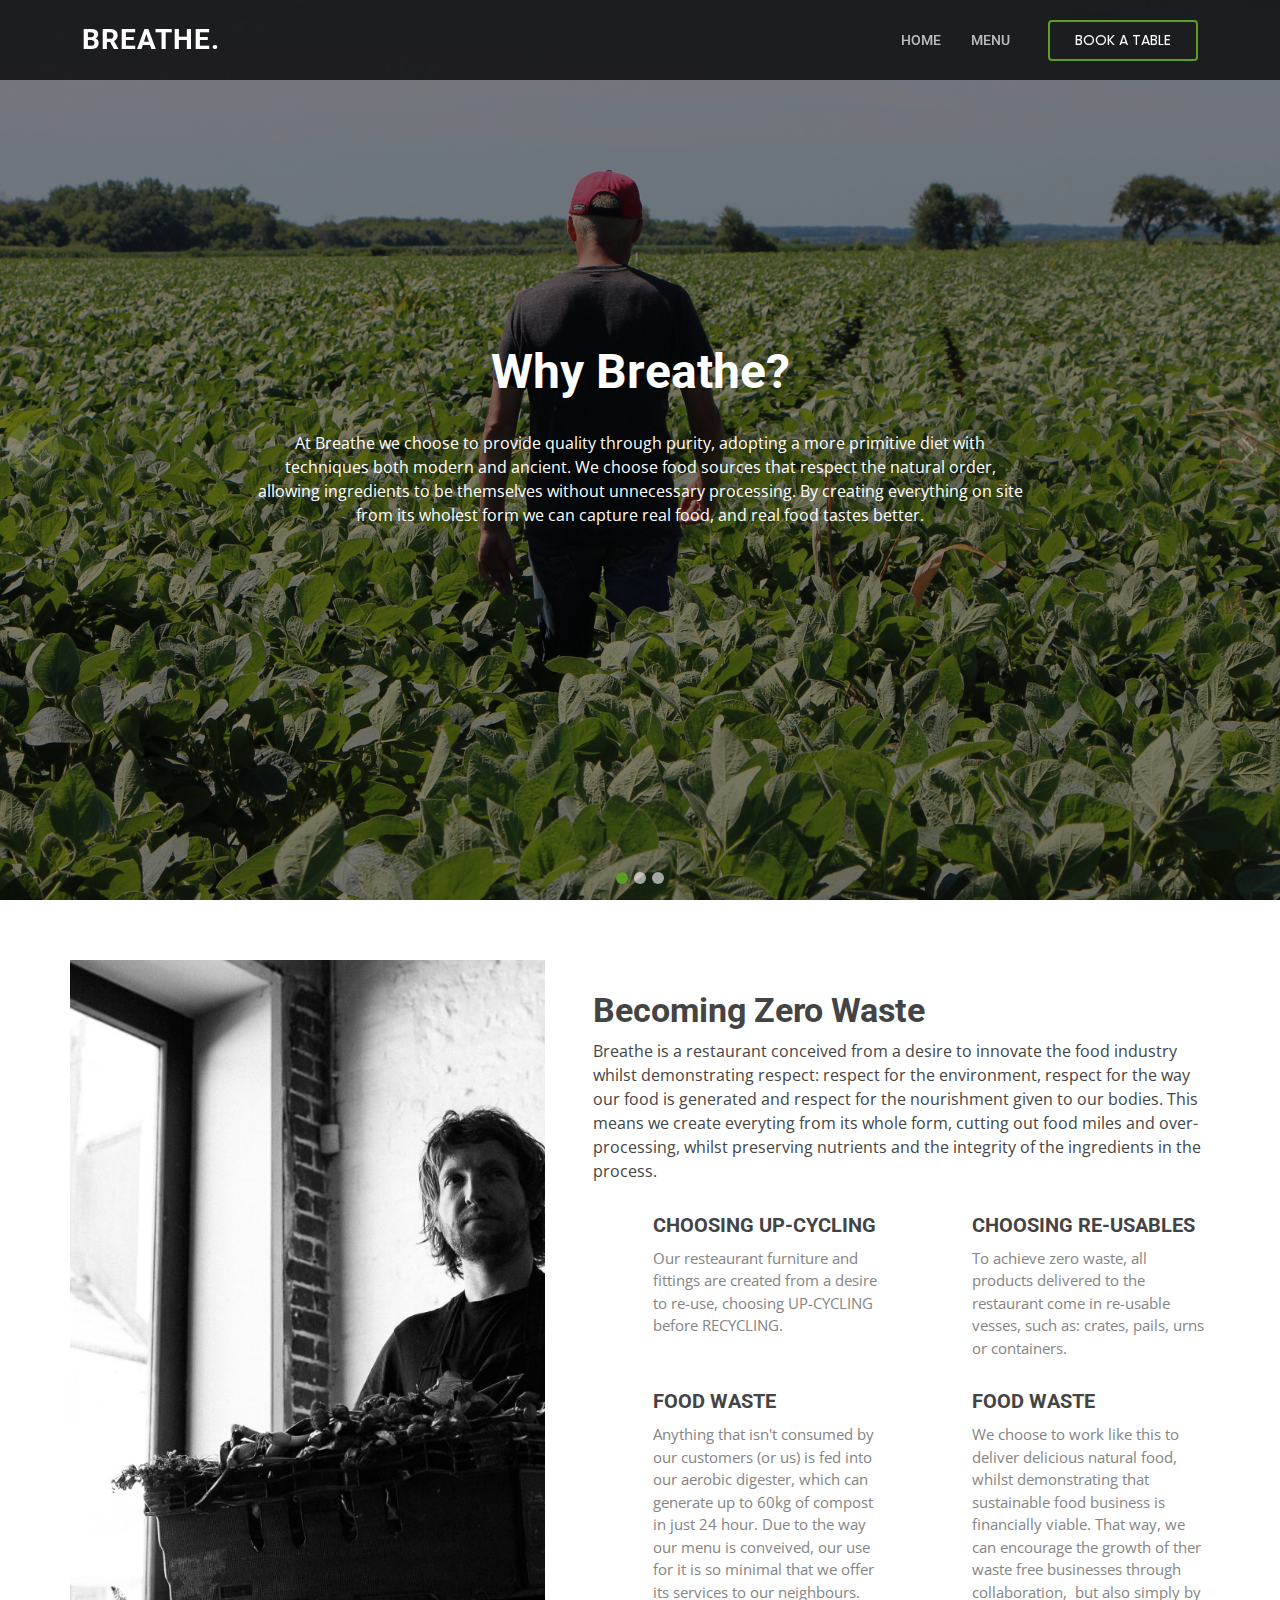
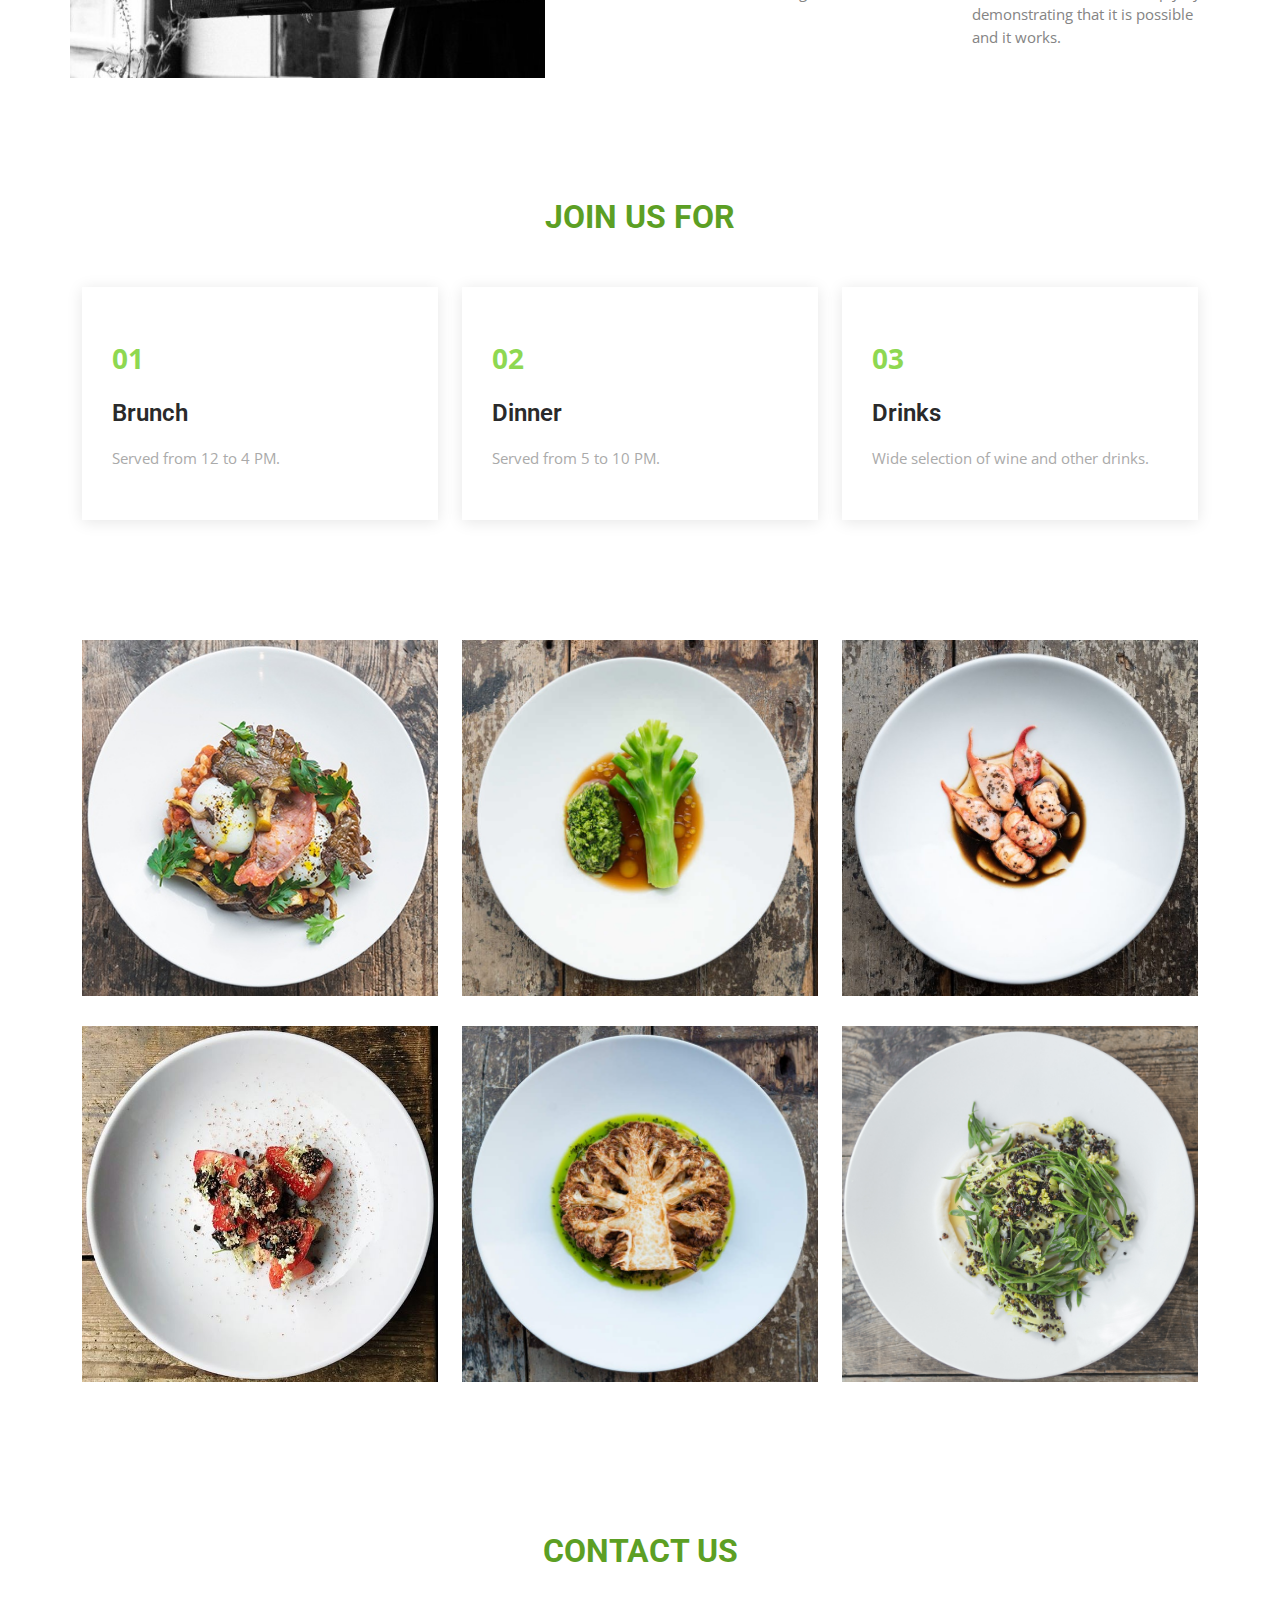
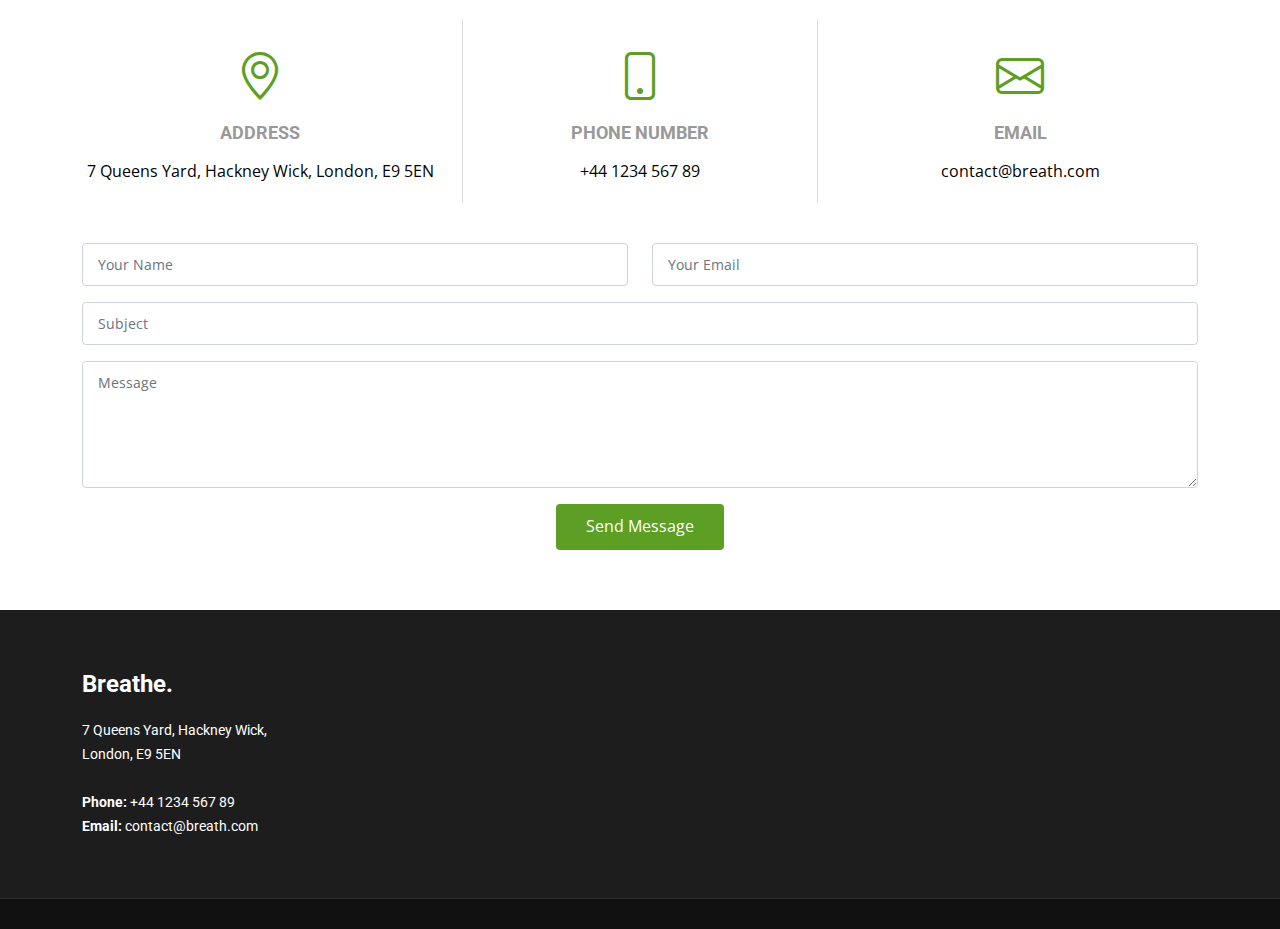
==== index.html @ f951ee2e "First push" ====
<!DOCTYPE html>
<html lang="en">

<head>
  <meta charset="utf-8">
  <meta content="width=device-width, initial-scale=1.0" name="viewport">

  <title>BREATHE. RESTAURANT</title>
  <meta content="" name="description">
  <meta content="" name="keywords">

  <!-- Favicons -->
  <link href="assets/img/favicon.png" rel="icon">
  <link href="assets/img/apple-touch-icon.png" rel="apple-touch-icon">

  <!-- Google Fonts -->
  <link href="https://fonts.googleapis.com/css?family=Open+Sans:300,300i,400,400i,600,600i,700,700i|Roboto:300,300i,400,400i,500,500i,600,600i,700,700i|Poppins:300,300i,400,400i,500,500i,600,600i,700,700i" rel="stylesheet">

  <!-- Vendor CSS Files -->
  <link href="assets/vendor/animate.css/animate.min.css" rel="stylesheet">
  <link href="assets/vendor/bootstrap/css/bootstrap.min.css" rel="stylesheet">
  <link href="assets/vendor/bootstrap-icons/bootstrap-icons.css" rel="stylesheet">
  <link href="assets/vendor/boxicons/css/boxicons.min.css" rel="stylesheet">
  <link href="assets/vendor/glightbox/css/glightbox.min.css" rel="stylesheet">
  <link href="assets/vendor/swiper/swiper-bundle.min.css" rel="stylesheet">

  <!-- Main CSS File -->
  <link href="assets/css/style.css" rel="stylesheet">

  
</head>

<body>

  <!-- ======= Header ======= -->
  <header id="header" class="fixed-top d-flex align-items-center">
    <div class="container d-flex align-items-center justify-content-between">

      <h1 class="logo"><a href="index.html">breathe.</a></h1>
      

      <nav id="navbar" class="navbar">
        <ul>
         
          <li><a href="index.html">Home</a></li>
          <li><a class="nav-link scrollto" href="#portfolio">menu</a></li>
          <li><a class="getstarted" href="book.html">Book a table</a></li>
        </ul>
        <i class="bi bi-list mobile-nav-toggle"></i>
      </nav><!-- .navbar -->

    </div>
  </header><!-- End Header -->

  <!-- ======= Carousel Section - SLIDE 1 ======= -->
  <section id="hero">
    <div class="hero-container">
      <div id="heroCarousel" data-bs-interval="5000" class="carousel slide carousel-fade" data-bs-ride="carousel">

        <ol class="carousel-indicators" id="hero-carousel-indicators"></ol>

        <div class="carousel-inner" role="listbox">

          <!-- Slide 1 -->
          <div class="carousel-item active" style="background-image: url('assets/img/slide/slide-1.jpg');">
            <div class="carousel-container">
              <div class="carousel-content">
                <h2 class="animate__animated animate__fadeInDown">Why Breathe? </h2>
                <p class="animate__animated animate__fadeInUp">At Breathe we choose to provide quality through purity, adopting a more primitive diet with techniques both modern and ancient. We choose food sources that respect the natural order, allowing ingredients to be themselves without unnecessary processing. By creating everything on site from its wholest form we can capture real food, and real food tastes better.</p>
              </div>
            </div>
          </div>

          <!-- Slide 2 -->
          <div class="carousel-item" style="background-image: url('assets/img/slide/slide-2.jpg');"/>
            <div class="carousel-container">
              <div class="carousel-content">
                <h2 class="animate__animated animate__fadeInDown">Zero Waste</h2>
                <p class="animate__animated animate__fadeInUp">The production of waste has been eliminated by simply choosing to trade directly with farmers, using re-usable delivery vessels and choosing local ingredients that themselves generated no waste. Any remaining scraps of food is then composted… Closing the loop.</p>
              </div>
            </div>
          </div>

          <!-- Slide 3 -->
          <div class="carousel-item" style="background-image: url('assets/img/slide/slide-3.jpg');">
            <div class="carousel-container">
              <div class="carousel-content">
                <h2 class="animate__animated animate__fadeInDown">Visit US</h2>
                <p class="animate__animated animate__fadeInUp">We are open everyday from 12 to 10. Join us for brunch and dinner.</p>
                <div>
                  <a href="book.html" class="btn-get-started animate__animated animate__fadeInUp scrollto">Book a table</a>
                </div>
              </div>
            </div>
          </div>

        </div>

        <a class="carousel-control-prev" href="#heroCarousel" role="button" data-bs-slide="prev">
          <span class="carousel-control-prev-icon bi bi-chevron-left" aria-hidden="true"></span>
        </a>

        <a class="carousel-control-next" href="#heroCarousel" role="button" data-bs-slide="next">
          <span class="carousel-control-next-icon bi bi-chevron-right" aria-hidden="true"></span>
        </a>

      </div>
    </div>
  </section><!-- End carousel -->

  <main id="main">

    <!-- ======= About Section ======= -->
    <section id="img" class="about">
      <div class="container">

        <div class="row no-gutters">
          <div class="image col-xl-5 d-flex align-items-stretch justify-content-center justify-content-lg-start"></div>
          <div class="col-xl-7 ps-0 ps-lg-5 pe-lg-1 d-flex align-items-stretch">
            <div class="content d-flex flex-column justify-content-center">
              <h3>Becoming Zero Waste</h3>
              <p>
                Breathe is a restaurant conceived from a desire to innovate the food industry whilst demonstrating respect: respect for the environment, respect for the way our food is generated and respect for the nourishment given to our bodies. This means we create everyting from its whole form, cutting out food miles and over-processing, whilst preserving nutrients and the integrity of the ingredients in the process.
              </p>
              <div class="row">
                <div class="col-md-6 icon-box">
              
                  <h4>CHOOSING UP-CYCLING</h4>
                  <p>Our resteaurant furniture and fittings are created from a desire to re-use, choosing UP-CYCLING before RECYCLING.</p>
                </div>
                <div class="col-md-6 icon-box">
                  
                  <h4>CHOOSING RE-USABLES</h4>
                  <p>To achieve zero waste, all products delivered to the restaurant come in re-usable vesses, such as: crates, pails, urns or containers.&nbsp; &nbsp;&nbsp;</p>
                </div>
                <div class="col-md-6 icon-box">
                  
                  <h4>FOOD WASTE&nbsp;</h4>
                  <p>Anything that isn't consumed by our customers (or us) is fed into our aerobic digester, which can generate up to 60kg of compost in just 24 hour. Due to the way our menu is conveived, our use for it is so minimal that we offer its services to our neighbours.&nbsp;</p>
                </div>
                <div class="col-md-6 icon-box">
                  
                  <h4>FOOD WASTE</h4>
                  <p>We choose to work like this to deliver delicious natural food, whilst demonstrating that sustainable food business is financially viable. That way, we can encourage the growth of ther waste free businesses through collaboration,&nbsp; but also simply by demonstrating that it is possible and it works.</p>
                </div>
              </div>
            </div><!-- End .content-->
          </div>
        </div>

      </div>
    </section><!-- End About Section -->

    
	  
   

    <!-- ======= Join Us Section ======= -->
    <section id="why-us" class="why-us">
      <div class="container">

        <div class="section-title">
          <h2>Join us for</h2>
        </div>

        <div class="row">

          <div class="col-lg-4">
            <div class="box">
              <span>01</span>
              <h4>Brunch</h4>
              <p>Served from 12 to 4 PM. </p>
            </div>
          </div>

          <div class="col-lg-4 mt-4 mt-lg-0">
            <div class="box">
              <span>02</span>
              <h4>Dinner</h4>
              <p>Served from 5 to 10 PM. </p>
            </div>
          </div>

          <div class="col-lg-4 mt-4 mt-lg-0">
            <div class="box">
              <span>03</span>
              <h4> Drinks</h4>
              <p>Wide selection of wine and other drinks.</p>
            </div>
          </div>

        </div>

      </div>
    </section><!-- End Join Us Section -->

    <!-- ======= Portfolio Section ======= -->
    <section id="portfolio" class="portfolio">
      <div class="container">

      

        <div class="row">
          <div class="col-lg-12 d-flex justify-content-center">
          </div>
        </div>

        <div class="row portfolio-container">

          <div class="col-lg-4 col-md-6 portfolio-item filter-app">
            <div class="portfolio-wrap">
              <img src="assets/img/portfolio/food01.jpg" class="img-fluid" alt="">
             
            </div>
          </div>

          <div class="col-lg-4 col-md-6 portfolio-item filter-web">
            <div class="portfolio-wrap">
              <img src="assets/img/portfolio/food05.jpg" class="img-fluid" alt="">
              
            </div>
          </div>

          <div class="col-lg-4 col-md-6 portfolio-item filter-app">
            <div class="portfolio-wrap">
              <img src="assets/img/portfolio/food02.jpg" class="img-fluid" alt="">
              
            </div>
          </div>

          <div class="col-lg-4 col-md-6 portfolio-item filter-card">
            <div class="portfolio-wrap">
              <img src="assets/img/portfolio/food06.jpg" class="img-fluid" alt="">
              
            </div>
          </div>

          <div class="col-lg-4 col-md-6 portfolio-item filter-web">
            <div class="portfolio-wrap">
              <img src="assets/img/portfolio/food04.jpg" class="img-fluid" alt="">
              
            </div>
          </div>

          <div class="col-lg-4 col-md-6 portfolio-item filter-app">
            <div class="portfolio-wrap">
              <img src="assets/img/portfolio/food03.jpg" class="img-fluid" alt="">
              
            </div>
          </div>


         

        </div>

      </div>
    </section><!-- End Portfolio Section -->

    
    
    

    <!-- ======= Contact Section ======= -->
    <section id="contact" class="contact">
      <div class="container">

        <div class="section-title">
          <h2>Contact Us</h2>
          
        </div>

        <div class="row contact-info">

          <div class="col-md-4">
            <div class="contact-address">
              <i class="bi bi-geo-alt"></i>
              <h3>Address</h3>
              <address>7 Queens Yard, Hackney Wick, London, E9 5EN</address>
            </div>
          </div>

          <div class="col-md-4">
            <div class="contact-phone">
              <i class="bi bi-phone"></i>
              <h3>Phone Number</h3>
              <p><a href="tel:+155895548855">+44 1234 567 89</a></p>
            </div>
          </div>

          <div class="col-md-4">
            <div class="contact-email">
              <i class="bi bi-envelope"></i>
              <h3>Email</h3>
              <p><a href="mailto:info@example.com">contact@breath.com</a></p>
            </div>
          </div>

        </div>

        <div class="form">
          <form action="forms/contact.php" method="post" role="form" class="php-email-form">
            <div class="row">
              <div class="col-md-6 form-group">
                <input type="text" name="name" class="form-control" id="name" placeholder="Your Name" data-rule="minlen:4" data-msg="Please enter at least 4 chars">
              </div>
              <div class="col-md-6 form-group mt-3 mt-md-0">
                <input type="email" class="form-control" name="email" id="email" placeholder="Your Email" data-rule="email" data-msg="Please enter a valid email">
              </div>
            </div>
            <div class="form-group mt-3">
              <input type="text" class="form-control" name="subject" id="subject" placeholder="Subject" required>
            </div>
            <div class="form-group mt-3">
              <textarea class="form-control" name="message" rows="5" placeholder="Message" required></textarea>
            </div>
            <div class="my-3">
              <div class="loading">Loading</div>
              <div class="error-message"></div>
              <div class="sent-message">Your message has been sent. Thank you!</div>
            </div>
            <div class="text-center"><button type="submit">Send Message</button></div>
          </form>
        </div>

      </div>
    </section><!-- End Contact Section -->

  </main><!-- End #main -->

  <!-- ======= Footer ======= -->
  <footer id="footer">
    <div class="footer-top">
      <div class="container">
        <div class="row">

          <div class="col-lg-3 col-md-6">
            <div class="footer-info">
              <h3>Breathe.</h3>
              <p>
               7 Queens Yard, Hackney Wick,
			<br>
                London, E9 5EN <br><br>
                <strong>Phone:</strong> +44 1234 567 89<br>
                <strong>Email:</strong> contact@breath.com<br>
              </p>
             
            </div>
          </div>

          

          

         

        </div>
      </div>
    </div>

    
  </footer><!-- End Footer -->

  <a href="#" class="back-to-top d-flex align-items-center justify-content-center"><i class="bi bi-arrow-up-short"></i></a>

  <!-- Vendor JS Files -->
  <script src="assets/vendor/purecounter/purecounter.js"></script>
  <script src="assets/vendor/bootstrap/js/bootstrap.bundle.min.js"></script>
  <script src="assets/vendor/glightbox/js/glightbox.min.js"></script>
  <script src="assets/vendor/isotope-layout/isotope.pkgd.min.js"></script>
  <script src="assets/vendor/swiper/swiper-bundle.min.js"></script>
  <script src="assets/vendor/php-email-form/validate.js"></script>

  
  <script src="assets/js/main.js"></script>

</body>

</html>
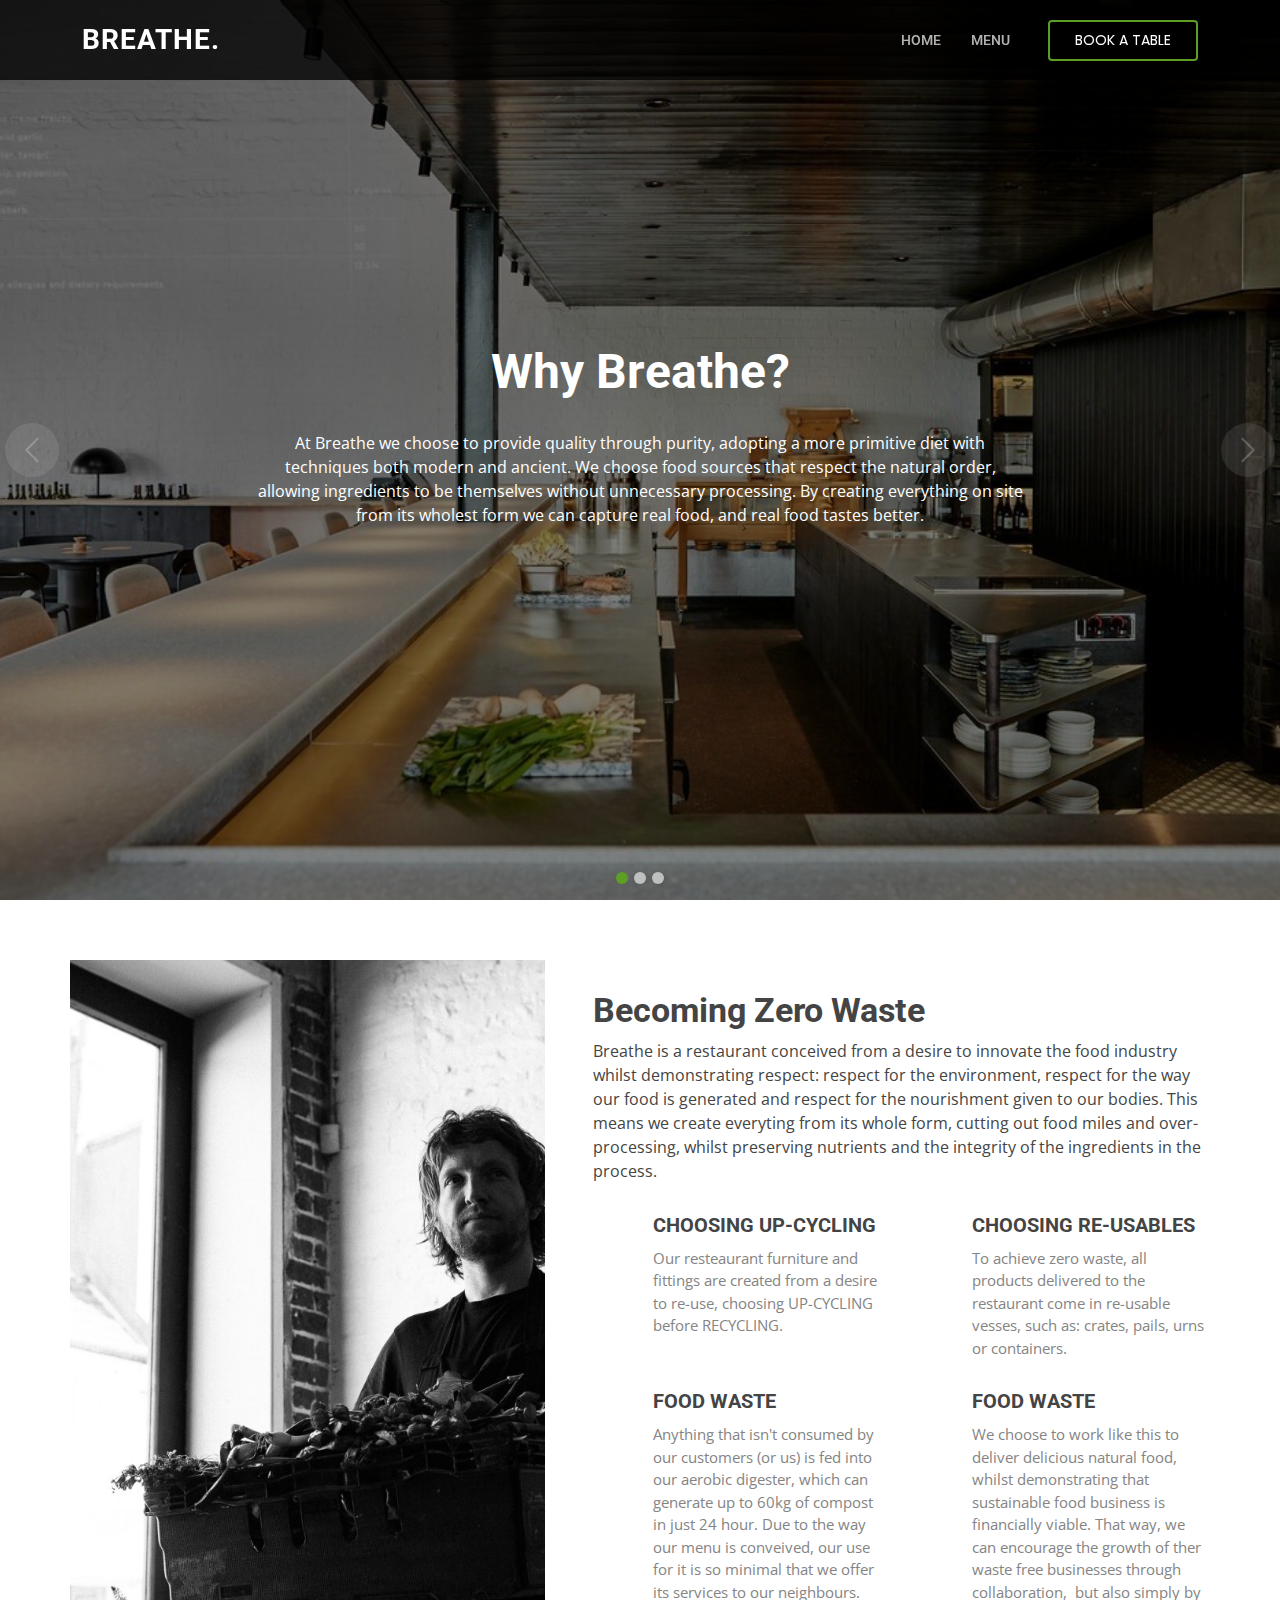
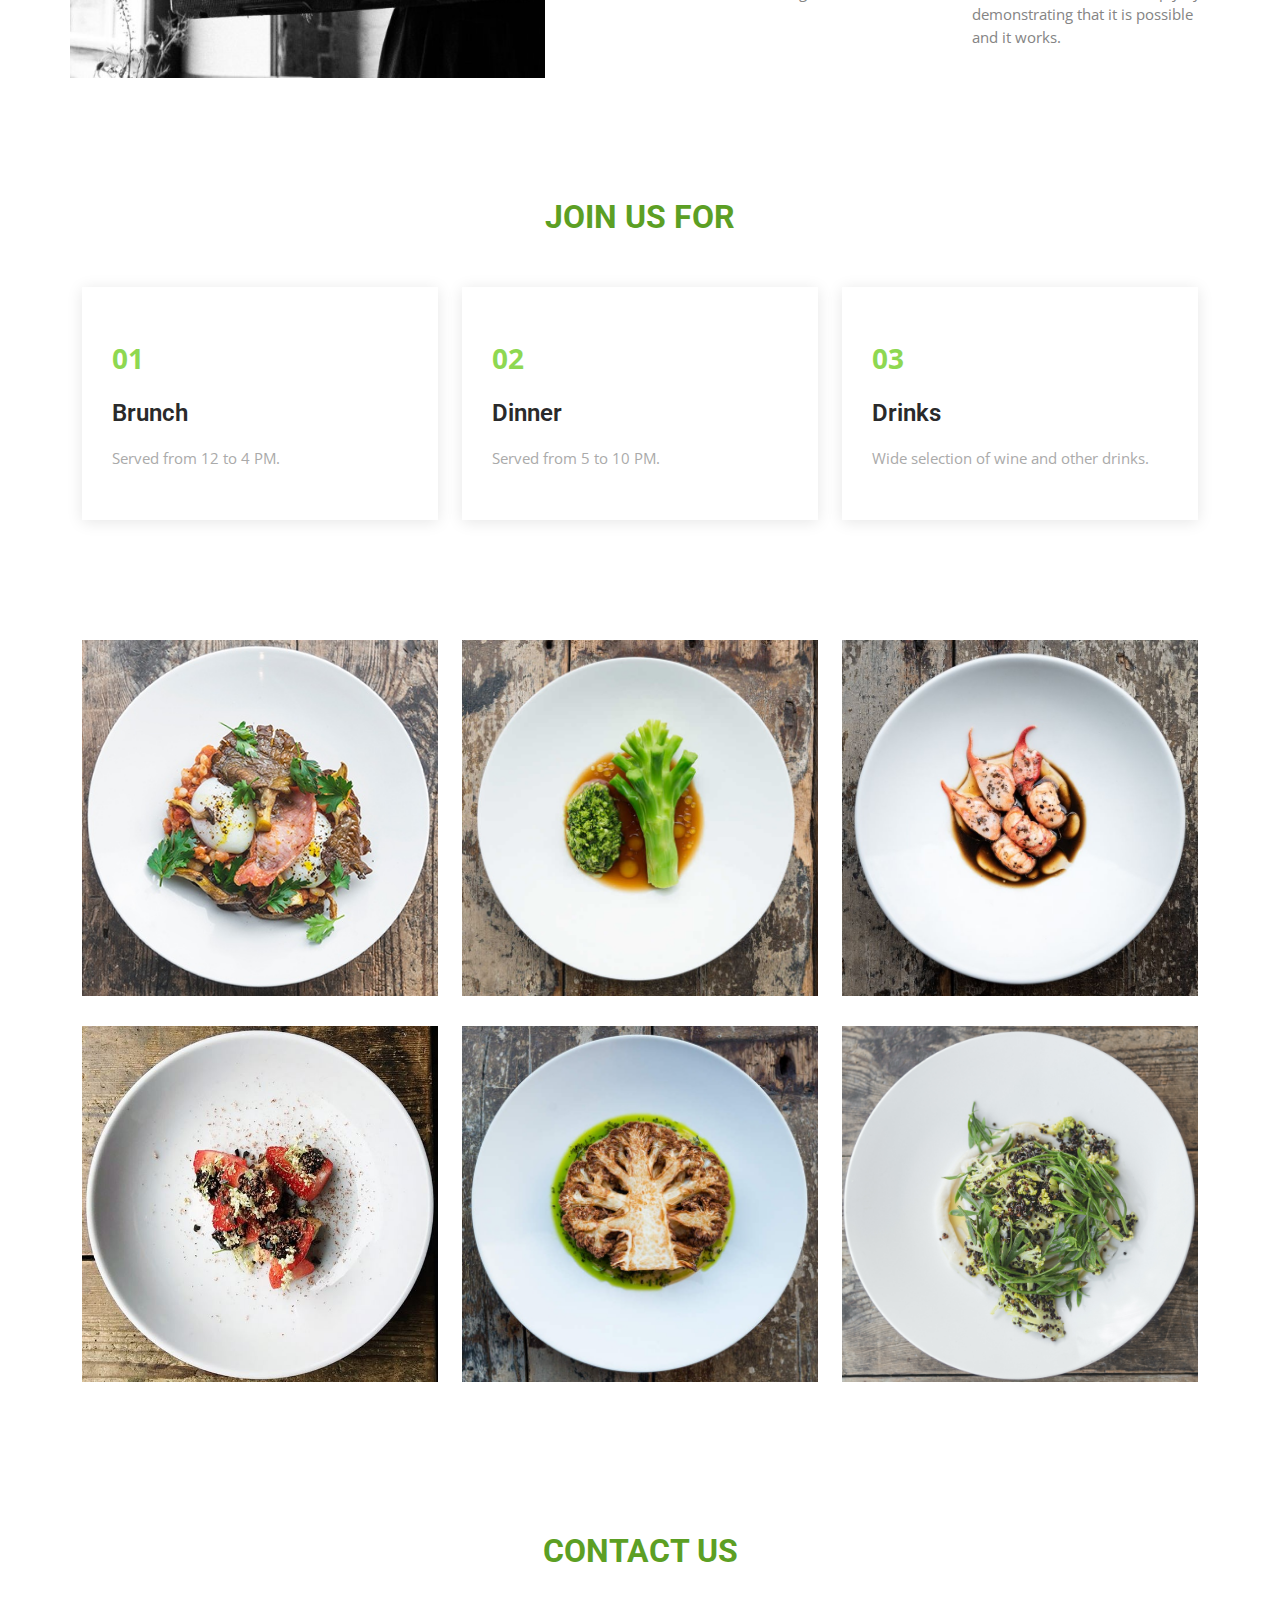
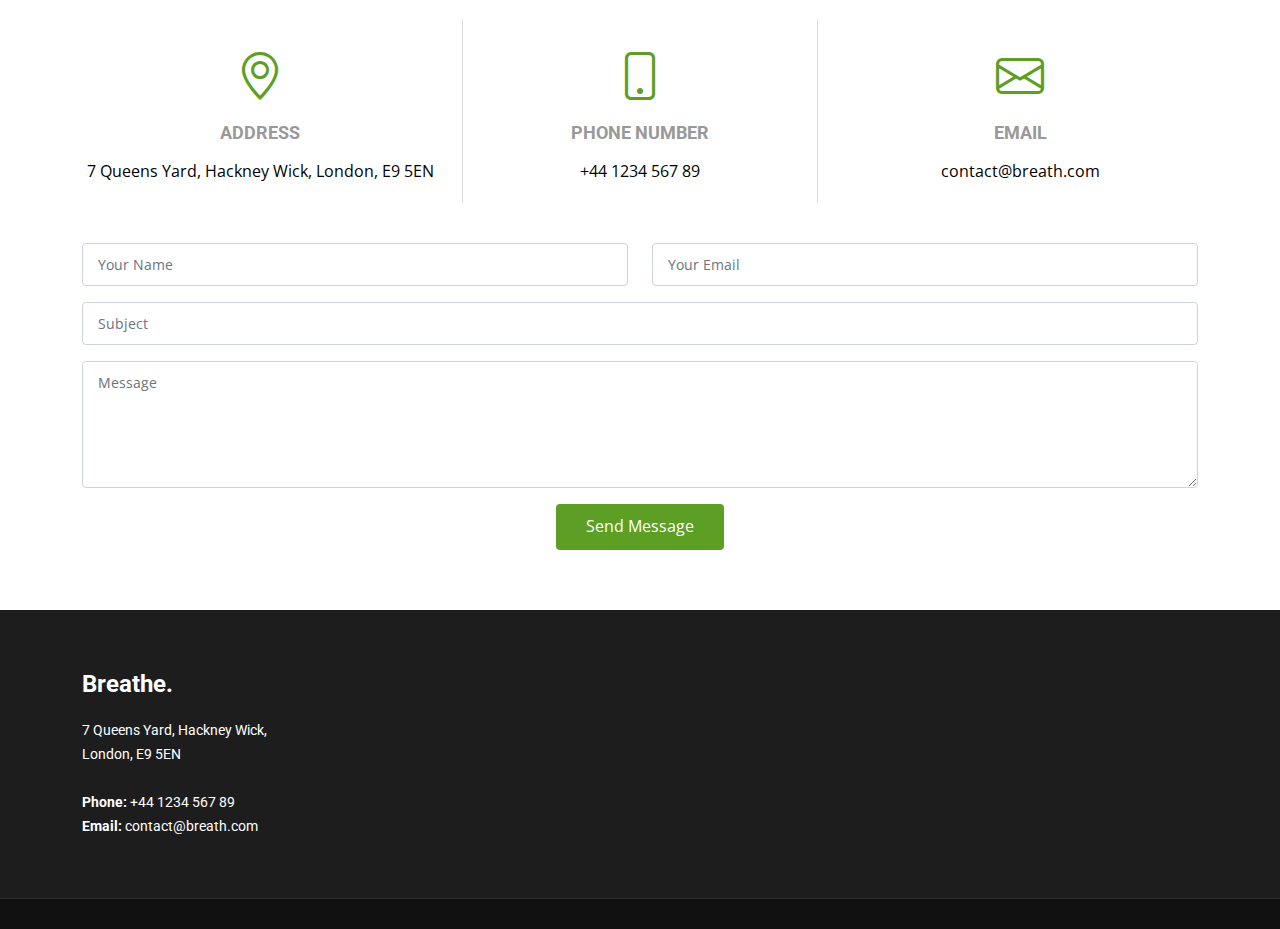
==== commit 3029423f: "Update index.html" ====
--- a/index.html
+++ b/index.html
@@ -62,7 +62,7 @@
         <div class="carousel-inner" role="listbox">
 
           <!-- Slide 1 -->
-          <div class="carousel-item active" style="background-image: url('assets/img/slide/slide-1.jpg');">
+          <div class="carousel-item active" style="background-image: url('assets/img/slide/img99.jpg');">
             <div class="carousel-container">
               <div class="carousel-content">
                 <h2 class="animate__animated animate__fadeInDown">Why Breathe? </h2>
@@ -82,7 +82,7 @@
           </div>
 
           <!-- Slide 3 -->
-          <div class="carousel-item" style="background-image: url('assets/img/slide/slide-3.jpg');">
+          <div class="carousel-item" style="background-image: url('assets/img/slide/img11.jpg');">
             <div class="carousel-container">
               <div class="carousel-content">
                 <h2 class="animate__animated animate__fadeInDown">Visit US</h2>
@@ -376,4 +376,4 @@
 
 </body>
 
-</html>+</html>
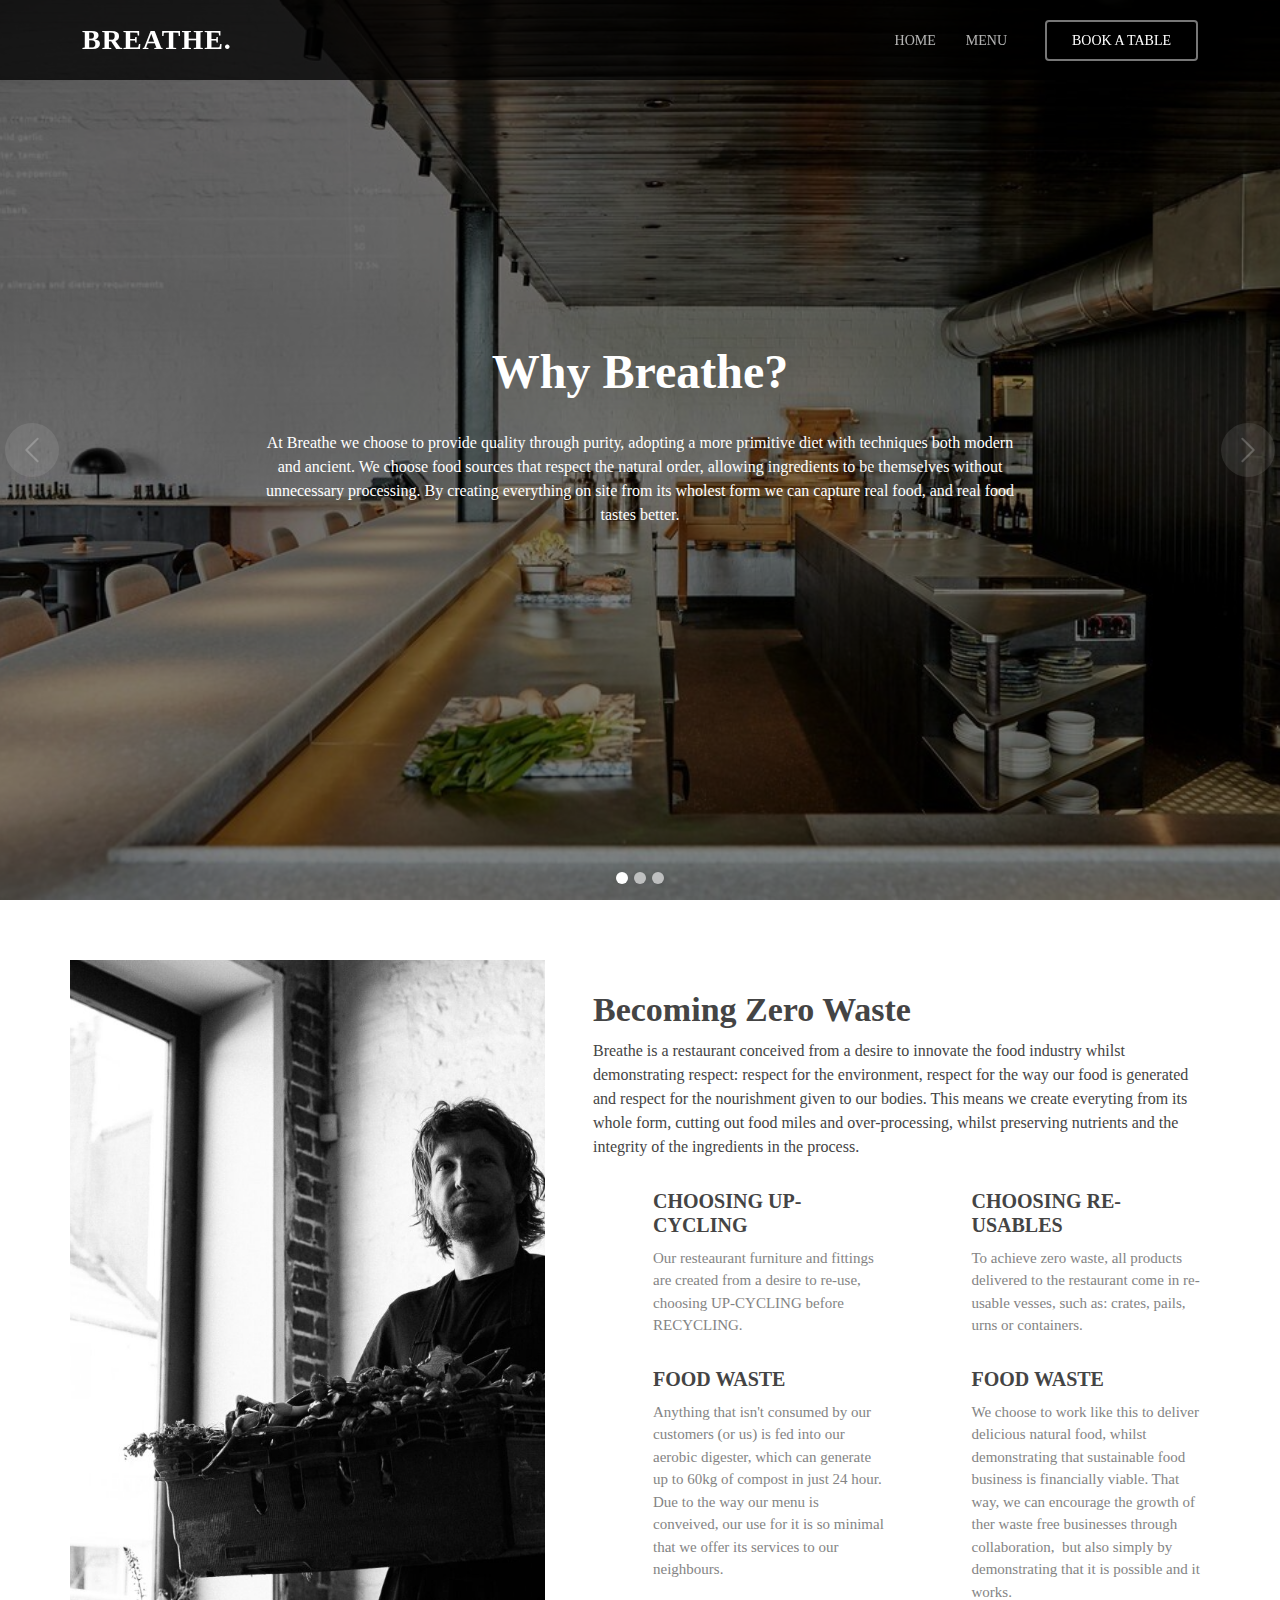
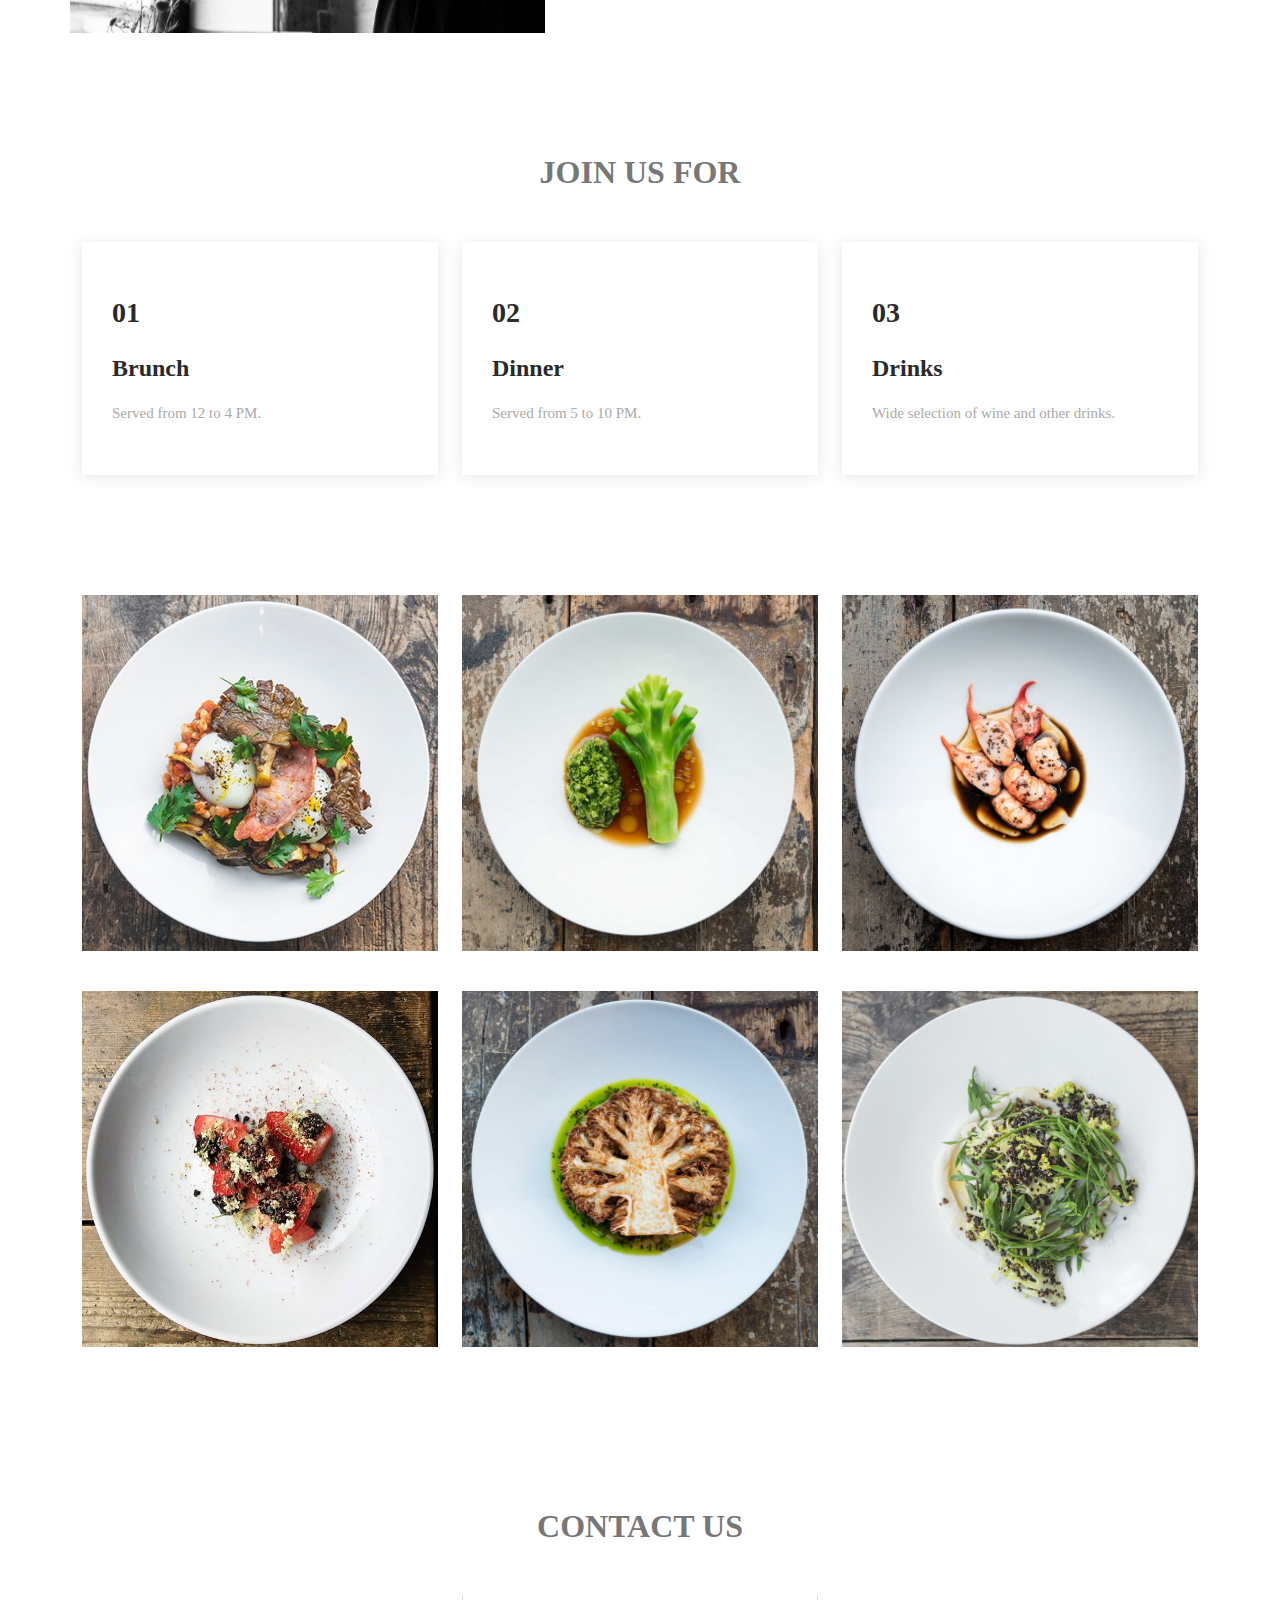
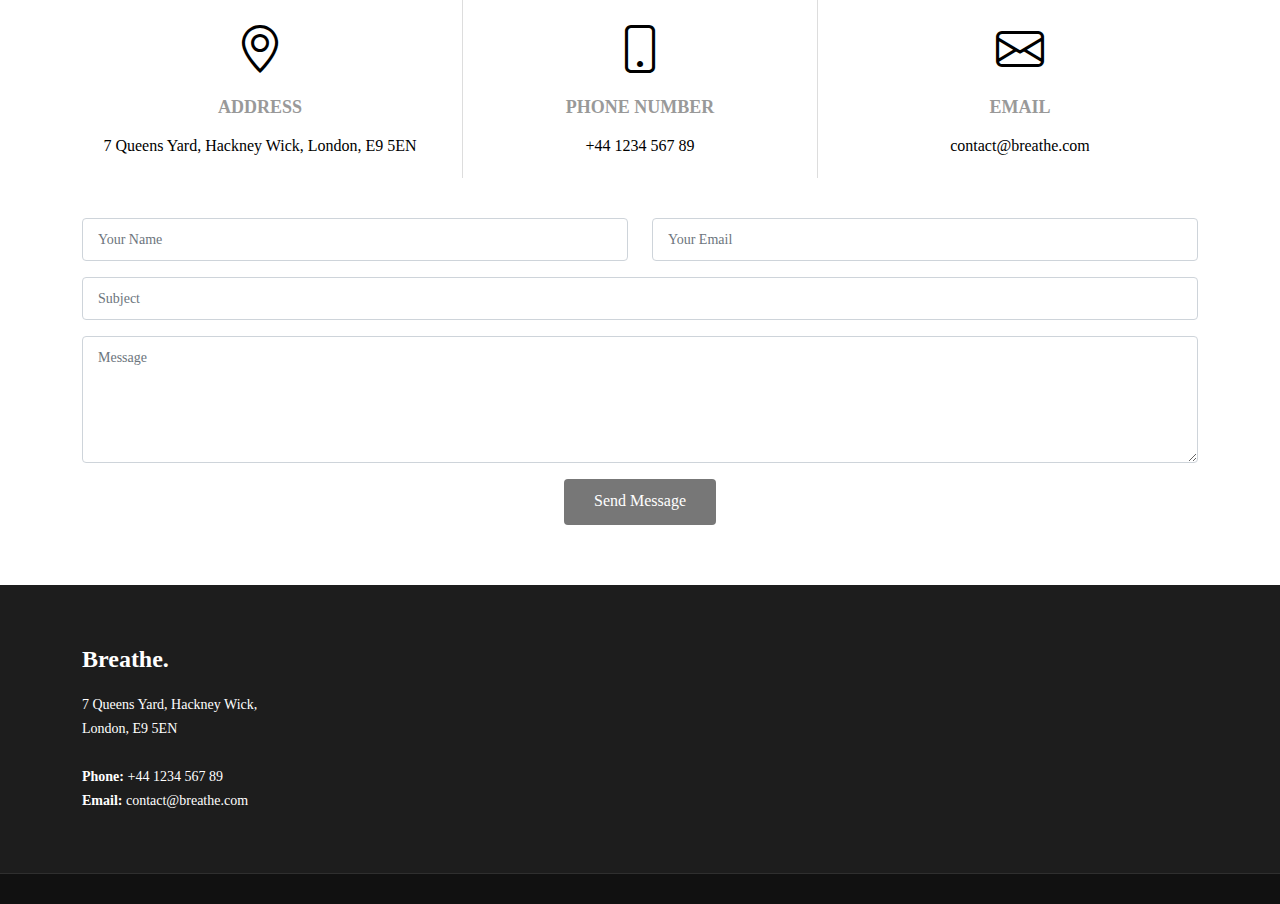
==== commit a4126e77: "Update index.html" ====
--- a/index.html
+++ b/index.html
@@ -209,42 +209,42 @@
 
           <div class="col-lg-4 col-md-6 portfolio-item filter-app">
             <div class="portfolio-wrap">
-              <img src="assets/img/portfolio/food01.jpg" class="img-fluid" alt="">
+              <img src="assets/img/portfolio/food01.jpg" class="img-fluid" alt="dish1">
              
             </div>
           </div>
 
           <div class="col-lg-4 col-md-6 portfolio-item filter-web">
             <div class="portfolio-wrap">
-              <img src="assets/img/portfolio/food05.jpg" class="img-fluid" alt="">
+              <img src="assets/img/portfolio/food05.jpg" class="img-fluid" alt="dish2">
               
             </div>
           </div>
 
           <div class="col-lg-4 col-md-6 portfolio-item filter-app">
             <div class="portfolio-wrap">
-              <img src="assets/img/portfolio/food02.jpg" class="img-fluid" alt="">
+              <img src="assets/img/portfolio/food02.jpg" class="img-fluid" alt="dish3">
               
             </div>
           </div>
 
           <div class="col-lg-4 col-md-6 portfolio-item filter-card">
             <div class="portfolio-wrap">
-              <img src="assets/img/portfolio/food06.jpg" class="img-fluid" alt="">
+              <img src="assets/img/portfolio/food06.jpg" class="img-fluid" alt="dish4">
               
             </div>
           </div>
 
           <div class="col-lg-4 col-md-6 portfolio-item filter-web">
             <div class="portfolio-wrap">
-              <img src="assets/img/portfolio/food04.jpg" class="img-fluid" alt="">
+              <img src="assets/img/portfolio/food04.jpg" class="img-fluid" alt="dish5">
               
             </div>
           </div>
 
           <div class="col-lg-4 col-md-6 portfolio-item filter-app">
             <div class="portfolio-wrap">
-              <img src="assets/img/portfolio/food03.jpg" class="img-fluid" alt="">
+              <img src="assets/img/portfolio/food03.jpg" class="img-fluid" alt="dish6">
               
             </div>
           </div>
@@ -292,7 +292,7 @@
             <div class="contact-email">
               <i class="bi bi-envelope"></i>
               <h3>Email</h3>
-              <p><a href="mailto:info@example.com">contact@breath.com</a></p>
+              <p><a href="mailto:info@example.com">contact@breathe.com</a></p>
             </div>
           </div>
 
@@ -342,7 +342,7 @@
 			<br>
                 London, E9 5EN <br><br>
                 <strong>Phone:</strong> +44 1234 567 89<br>
-                <strong>Email:</strong> contact@breath.com<br>
+                <strong>Email:</strong> contact@breathe.com<br>
               </p>
              
             </div>
--- a/assets/css/style.css
+++ b/assets/css/style.css
@@ -5,31 +5,27 @@
 * License: https://bootstrapmade.com/license/
 */
 
-/*--------------------------------------------------------------
-# General
---------------------------------------------------------------*/
+
 body {
-  font-family: "Open Sans", sans-serif;
+  font-family: "Novecentosanswide-Bold";
   color: #444444;
 }
 
 a {
-  color: #5c9f24;
+  color: #777777;
   text-decoration: none;
 }
 
 a:hover {
-  color: #74c92d;
+  color: #777777;
   text-decoration: none;
 }
 
 h1, h2, h3, h4, h5, h6 {
-  font-family: "Roboto", sans-serif;
-}
-
-/*--------------------------------------------------------------
-# Back to top button
---------------------------------------------------------------*/
+  font-family: "Novecentosanswide-Bold";
+}
+
+
 .back-to-top {
   position: fixed;
   visibility: hidden;
@@ -37,7 +33,7 @@
   right: 15px;
   bottom: 15px;
   z-index: 996;
-  background: #5c9f24;
+  background: #777777;
   width: 40px;
   height: 40px;
   border-radius: 4px;
@@ -49,7 +45,7 @@
   line-height: 0;
 }
 .back-to-top:hover {
-  background: #6fc02c;
+  background: #777777;
   color: #fff;
 }
 .back-to-top.active {
@@ -110,7 +106,7 @@
   align-items: center;
   justify-content: space-between;
   padding: 0 4px;
-  font-family: "Roboto", sans-serif;
+  font-family: "Novecentosanswide-Bold";
   font-size: 14px;
   font-weight: 500;
   color: rgba(255, 255, 255, 0.7);
@@ -131,7 +127,7 @@
   height: 2px;
   bottom: -6px;
   left: 0;
-  background-color: #5c9f24;
+  background-color: #777777;
   visibility: hidden;
   width: 0px;
   transition: all 0.3s ease-in-out 0s;
@@ -149,12 +145,12 @@
   border-radius: 4px;
   color: #fff;
   font-weight: 400;
-  font-family: "Poppins", sans-serif;
-  border: 2px solid #5c9f24;
+  font-family: "Novecentosanswide-Bold";
+  border: 2px solid #777777;
 }
 .navbar .getstarted:hover, .navbar .getstarted:focus:hover {
   color: #fff;
-  background: #5c9f24;
+  background: #777777;
 }
 .navbar .getstarted:hover:before, .navbar li:hover > .getstarted:before {
   visibility: hidden;
@@ -187,7 +183,7 @@
   font-size: 12px;
 }
 .navbar .dropdown ul a:hover, .navbar .dropdown ul .active:hover, .navbar .dropdown ul li:hover > a {
-  color: #5c9f24;
+  color: #777777;
 }
 .navbar .dropdown:hover > ul {
   opacity: 1;
@@ -226,7 +222,7 @@
   transition: 0.5s;
 }
 .mobile-nav-toggle.bi-x {
-  color: #5c9f24;
+  color: #777777;
 }
 
 @media (max-width: 991px) {
@@ -272,7 +268,7 @@
   color: #2a2a2a;
 }
 .navbar-mobile a:hover, .navbar-mobile .active, .navbar-mobile li:hover > a {
-  color: #5c9f24;
+  color: #777777;
 }
 .navbar-mobile > ul > li {
   white-space: nowrap;
@@ -283,7 +279,7 @@
 }
 .navbar-mobile .getstarted, .navbar-mobile .getstarted:focus {
   margin: 15px;
-  color: #5c9f24;
+  color: #777777;
   padding-left: 15px;
 }
 .navbar-mobile .dropdown ul {
@@ -307,7 +303,7 @@
   font-size: 12px;
 }
 .navbar-mobile .dropdown ul a:hover, .navbar-mobile .dropdown ul .active:hover, .navbar-mobile .dropdown ul li:hover > a {
-  color: #5c9f24;
+  color: #777777;
 }
 .navbar-mobile .dropdown > .dropdown-active {
   display: block;
@@ -361,7 +357,7 @@
   font-weight: 700;
 }
 #hero h2 span {
-  color: #5c9f24;
+  color: #777777;
 }
 #hero p {
   width: 80%;
@@ -425,10 +421,10 @@
 }
 #hero .carousel-indicators li.active {
   opacity: 1;
-  background: #5c9f24;
+  background: #11111;
 }
 #hero .btn-get-started {
-  font-family: "Roboto", sans-serif;
+  font-family: "Novecentosanswide-Bold";
   font-weight: 400;
   font-size: 14px;
   letter-spacing: 1px;
@@ -442,12 +438,12 @@
   -webkit-animation-delay: 0.8s;
   animation-delay: 0.8s;
   text-transform: uppercase;
-  border: 2px solid #5c9f24;
-  background: #5c9f24;
+  border: 2px solid #777777;
+  background: #777777;
 }
 #hero .btn-get-started:hover {
-  background: #6ab82a;
-  border-color: #6ab82a;
+  background: #777777;
+  border-color: #777777;
   color: #fff;
 }
 @media (max-width: 768px) {
@@ -472,7 +468,6 @@
 }
 
 .section-bg {
-  background-color: #f1f1f1;
 }
 
 .section-title {
@@ -485,7 +480,7 @@
   text-transform: uppercase;
   margin-bottom: 20px;
   padding-bottom: 0;
-  color: #5c9f24;
+  color: #777777;
 }
 .section-title p {
   margin-bottom: 0;
@@ -515,7 +510,7 @@
 .about .content .icon-box i {
   font-size: 48px;
   float: left;
-  color: #5c9f24;
+  color: #777777;
 }
 .about .content .icon-box p {
   font-size: 15px;
@@ -542,133 +537,7 @@
 }
 
 /*--------------------------------------------------------------
-# Counts
---------------------------------------------------------------*/
-.counts {
-  padding: 0 0 30px 0;
-}
-.counts .count-box {
-  padding: 30px;
-  width: 100%;
-}
-.counts .count-box i {
-  display: block;
-  font-size: 44px;
-  color: #5c9f24;
-  float: left;
-  line-height: 0;
-}
-.counts .count-box span {
-  font-size: 48px;
-  line-height: 40px;
-  display: block;
-  font-weight: 700;
-  color: #2a2a2a;
-  margin-left: 60px;
-}
-.counts .count-box p {
-  padding: 15px 0 0 0;
-  margin: 0 0 0 60px;
-  font-family: "Roboto", sans-serif;
-  font-size: 14px;
-  color: #505050;
-}
-.counts .count-box a {
-  font-weight: 600;
-  display: block;
-  margin-top: 20px;
-  color: #505050;
-  font-size: 15px;
-  font-family: "Poppins", sans-serif;
-  transition: ease-in-out 0.3s;
-}
-.counts .count-box a:hover {
-  color: #777777;
-}
-
-/*--------------------------------------------------------------
-# Clients
---------------------------------------------------------------*/
-.clients {
-  padding: 15px 0;
-  text-align: center;
-}
-.clients img {
-  max-width: 45%;
-  transition: all 0.4s ease-in-out;
-  display: inline-block;
-  padding: 15px 0;
-  filter: grayscale(100);
-}
-.clients img:hover {
-  filter: none;
-  transform: scale(1.15);
-}
-@media (max-width: 768px) {
-  .clients img {
-    max-width: 40%;
-  }
-}
-
-/*--------------------------------------------------------------
-# Services
---------------------------------------------------------------*/
-.services .icon-box {
-  margin-bottom: 20px;
-  text-align: center;
-}
-.services .icon {
-  display: inline-flex;
-  justify-content: center;
-  align-items: center;
-  width: 80px;
-  height: 80px;
-  margin-bottom: 20px;
-  background: #fff;
-  border-radius: 50%;
-  transition: 0.5s;
-  color: #5c9f24;
-  overflow: hidden;
-  box-shadow: 0px 0 25px rgba(0, 0, 0, 0.15);
-}
-.services .icon i {
-  font-size: 36px;
-  line-height: 0;
-}
-.services:hover .icon {
-  box-shadow: 0px 0 25px rgba(92, 159, 36, 0.3);
-}
-.services .title {
-  font-weight: 600;
-  margin-bottom: 15px;
-  font-size: 18px;
-  position: relative;
-  padding-bottom: 15px;
-}
-.services .title a {
-  color: #444444;
-  transition: 0.3s;
-}
-.services .title a:hover {
-  color: #5c9f24;
-}
-.services .title::after {
-  content: "";
-  position: absolute;
-  display: block;
-  width: 50px;
-  height: 2px;
-  background: #5c9f24;
-  bottom: 0;
-  left: calc(50% - 25px);
-}
-.services .description {
-  line-height: 24px;
-  font-size: 14px;
-}
-
-/*--------------------------------------------------------------
-# Why Us
+# Join Us
 --------------------------------------------------------------*/
 .why-us .box {
   padding: 50px 30px;
@@ -679,7 +548,7 @@
   display: block;
   font-size: 28px;
   font-weight: 700;
-  color: #8ed851;
+  color: #2a2a2a;
 }
 .why-us .box h4 {
   font-size: 24px;
@@ -695,7 +564,7 @@
   padding: 0;
 }
 .why-us .box:hover {
-  background: #5c9f24;
+  background: #7777;
   padding: 30px 30px 70px 30px;
   box-shadow: 10px 15px 30px rgba(0, 0, 0, 0.18);
 }
@@ -707,18 +576,18 @@
 # Portfolio
 --------------------------------------------------------------*/
 .portfolio .portfolio-item {
-  margin-bottom: 30px;
+  margin-bottom: 40px;
 }
 .portfolio #portfolio-flters {
   padding: 0;
-  margin: 0 auto 20px auto;
+  margin: 0 20px 20px 0;
   list-style: none;
   text-align: center;
 }
 .portfolio #portfolio-flters li {
   cursor: pointer;
   display: inline-block;
-  padding: 8px 15px 10px 15px;
+  padding: 2px 10px 10px 10px;
   font-size: 14px;
   font-weight: 600;
   line-height: 1;
@@ -823,7 +692,7 @@
   position: relative;
 }
 .portfolio-details .portfolio-details-slider .swiper-pagination .swiper-pagination-bullet {
-  width: 12px;
+  width: 10px;
   height: 12px;
   background-color: #fff;
   opacity: 1;
@@ -855,7 +724,7 @@
   padding-top: 30px;
 }
 .portfolio-details .portfolio-description h2 {
-  font-size: 26px;
+  font-size: 22px;
   font-weight: 700;
   margin-bottom: 20px;
 }
@@ -863,231 +732,6 @@
   padding: 0;
 }
 
-/*--------------------------------------------------------------
-# Team
---------------------------------------------------------------*/
-.team {
-  background: #fff;
-  padding: 60px 0;
-}
-.team .member {
-  text-align: center;
-  margin-bottom: 20px;
-  background: #343a40;
-  position: relative;
-}
-.team .member .member-info {
-  opacity: 0;
-  display: flex;
-  justify-content: center;
-  align-items: center;
-  position: absolute;
-  bottom: 0;
-  top: 0;
-  left: 0;
-  right: 0;
-  transition: 0.2s;
-}
-.team .member .member-info-content {
-  margin-top: -50px;
-  transition: margin 0.2s;
-}
-.team .member:hover .member-info {
-  background: rgba(0, 0, 0, 0.7);
-  opacity: 1;
-  transition: 0.4s;
-}
-.team .member:hover .member-info-content {
-  margin-top: 0;
-  transition: margin 0.4s;
-}
-.team .member h4 {
-  font-weight: 700;
-  margin-bottom: 2px;
-  font-size: 18px;
-  color: #fff;
-}
-.team .member span {
-  font-style: italic;
-  display: block;
-  font-size: 13px;
-  color: #fff;
-}
-.team .member .social {
-  margin-top: 15px;
-}
-.team .member .social a {
-  transition: color 0.3s;
-  color: #fff;
-}
-.team .member .social a:hover {
-  color: #5c9f24;
-}
-.team .member .social i {
-  font-size: 18px;
-  margin: 0 2px;
-}
-
-/*--------------------------------------------------------------
-# Pricing
---------------------------------------------------------------*/
-.pricing .box {
-  padding: 20px;
-  background: #f7f7f7;
-  text-align: center;
-  border-radius: 8px;
-  position: relative;
-  overflow: hidden;
-}
-.pricing .box h3 {
-  font-weight: 400;
-  padding: 15px;
-  margin-top: 15px;
-  font-size: 18px;
-  font-weight: 600;
-  color: #2a2a2a;
-}
-.pricing .box h4 {
-  font-size: 42px;
-  color: #5c9f24;
-  font-weight: 500;
-  font-family: "Open Sans", sans-serif;
-  margin-bottom: 20px;
-}
-.pricing .box h4 sup {
-  font-size: 20px;
-  top: -15px;
-  left: -3px;
-}
-.pricing .box h4 span {
-  color: #bababa;
-  font-size: 16px;
-  font-weight: 300;
-}
-.pricing .box ul {
-  padding: 0;
-  list-style: none;
-  color: #2a2a2a;
-  text-align: center;
-  line-height: 20px;
-  font-size: 14px;
-}
-.pricing .box ul li {
-  padding-bottom: 16px;
-}
-.pricing .box ul i {
-  color: #5c9f24;
-  font-size: 18px;
-  padding-right: 4px;
-}
-.pricing .box ul .na {
-  color: #ccc;
-  text-decoration: line-through;
-}
-.pricing .box .btn-wrap {
-  padding: 15px;
-  text-align: center;
-}
-.pricing .box .btn-buy {
-  display: inline-block;
-  padding: 10px 40px 12px 40px;
-  border-radius: 4px;
-  border: 2px solid #5c9f24;
-  color: #5c9f24;
-  font-size: 14px;
-  font-weight: 400;
-  font-family: "Roboto", sans-serif;
-  font-weight: 600;
-  transition: 0.3s;
-}
-.pricing .box .btn-buy:hover {
-  background: #5c9f24;
-  color: #fff;
-}
-.pricing .recommended {
-  background: #5c9f24;
-}
-.pricing .recommended h3, .pricing .recommended h4, .pricing .recommended h4 span, .pricing .recommended ul, .pricing .recommended ul .na {
-  color: #fff;
-}
-.pricing .recommended .btn-buy {
-  background: rgba(255, 255, 255, 0.1);
-  border-color: rgba(255, 255, 255, 0.3);
-  color: #fff;
-}
-.pricing .recommended .btn-buy:hover {
-  background: #fff;
-  border-color: #fff;
-  color: #5c9f24;
-}
-
-/*--------------------------------------------------------------
-# Frequently Asked Questions
---------------------------------------------------------------*/
-.faq .faq-list {
-  padding: 0 100px;
-}
-.faq .faq-list ul {
-  padding: 0;
-  list-style: none;
-}
-.faq .faq-list li + li {
-  margin-top: 15px;
-}
-.faq .faq-list li {
-  padding: 20px;
-  background: #fff;
-  border-radius: 4px;
-  position: relative;
-}
-.faq .faq-list a {
-  display: block;
-  position: relative;
-  font-family: "Poppins", sans-serif;
-  font-size: 16px;
-  line-height: 24px;
-  font-weight: 500;
-  padding: 0 30px;
-  outline: none;
-  cursor: pointer;
-}
-.faq .faq-list .icon-help {
-  font-size: 24px;
-  position: absolute;
-  right: 0;
-  left: 20px;
-  color: #9cdc66;
-}
-.faq .faq-list .icon-show, .faq .faq-list .icon-close {
-  font-size: 24px;
-  position: absolute;
-  right: 0;
-  top: 0;
-}
-.faq .faq-list p {
-  margin-bottom: 0;
-  padding: 10px 0 0 0;
-}
-.faq .faq-list .icon-show {
-  display: none;
-}
-.faq .faq-list a.collapsed {
-  color: #343a40;
-}
-.faq .faq-list a.collapsed:hover {
-  color: #5c9f24;
-}
-.faq .faq-list a.collapsed .icon-show {
-  display: inline-block;
-}
-.faq .faq-list a.collapsed .icon-close {
-  display: none;
-}
-@media (max-width: 1200px) {
-  .faq .faq-list {
-    padding: 0;
-  }
-}
 
 /*--------------------------------------------------------------
 # Contact
@@ -1100,7 +744,7 @@
   font-size: 48px;
   display: inline-block;
   margin-bottom: 10px;
-  color: #5c9f24;
+  color: #000;
 }
 .contact .contact-info address, .contact .contact-info p {
   margin-bottom: 0;
@@ -1117,7 +761,7 @@
   color: #000;
 }
 .contact .contact-info a:hover {
-  color: #5c9f24;
+  color: #777777;
 }
 .contact .contact-address, .contact .contact-phone, .contact .contact-email {
   margin-bottom: 20px;
@@ -1125,7 +769,7 @@
 .contact .php-email-form .error-message {
   display: none;
   color: #fff;
-  background: #ed3c0d;
+  background: #777777;
   text-align: left;
   padding: 15px;
   font-weight: 600;
@@ -1136,7 +780,7 @@
 .contact .php-email-form .sent-message {
   display: none;
   color: #fff;
-  background: #18d26e;
+  background: #777777;
   text-align: center;
   padding: 15px;
   font-weight: 600;
@@ -1154,7 +798,7 @@
   width: 24px;
   height: 24px;
   margin: 0 10px -6px 0;
-  border: 3px solid #18d26e;
+  border: 3px solid #777777;
   border-top-color: #eee;
   -webkit-animation: animate-loading 1s linear infinite;
   animation: animate-loading 1s linear infinite;
@@ -1168,10 +812,10 @@
   border-radius: 4px;
 }
 .contact .php-email-form input:focus, .contact .php-email-form textarea:focus {
-  border-color: #5c9f24;
+  border-color: #777777;
 }
 .contact .php-email-form button[type=submit] {
-  background: #5c9f24;
+  background: #777777;
   border: 0;
   padding: 10px 30px 12px 30px;
   color: #fff;
@@ -1276,11 +920,11 @@
   font-size: 14px;
   line-height: 24px;
   margin-bottom: 0;
-  font-family: "Roboto", sans-serif;
+  font-family: "Novecentosanswide-Bold";
   color: #fff;
 }
 #footer .footer-top .social-links a {
-  font-size: 18px;
+  font-size: 22px;
   display: inline-block;
   background: #2a2a2a;
   color: #fff;
@@ -1377,4 +1021,4 @@
 }
 
 /* Edited by Mariyam 01/02/2022 */
-#booking { margin-top: 50px; }+#booking { margin-top: 50px; }
